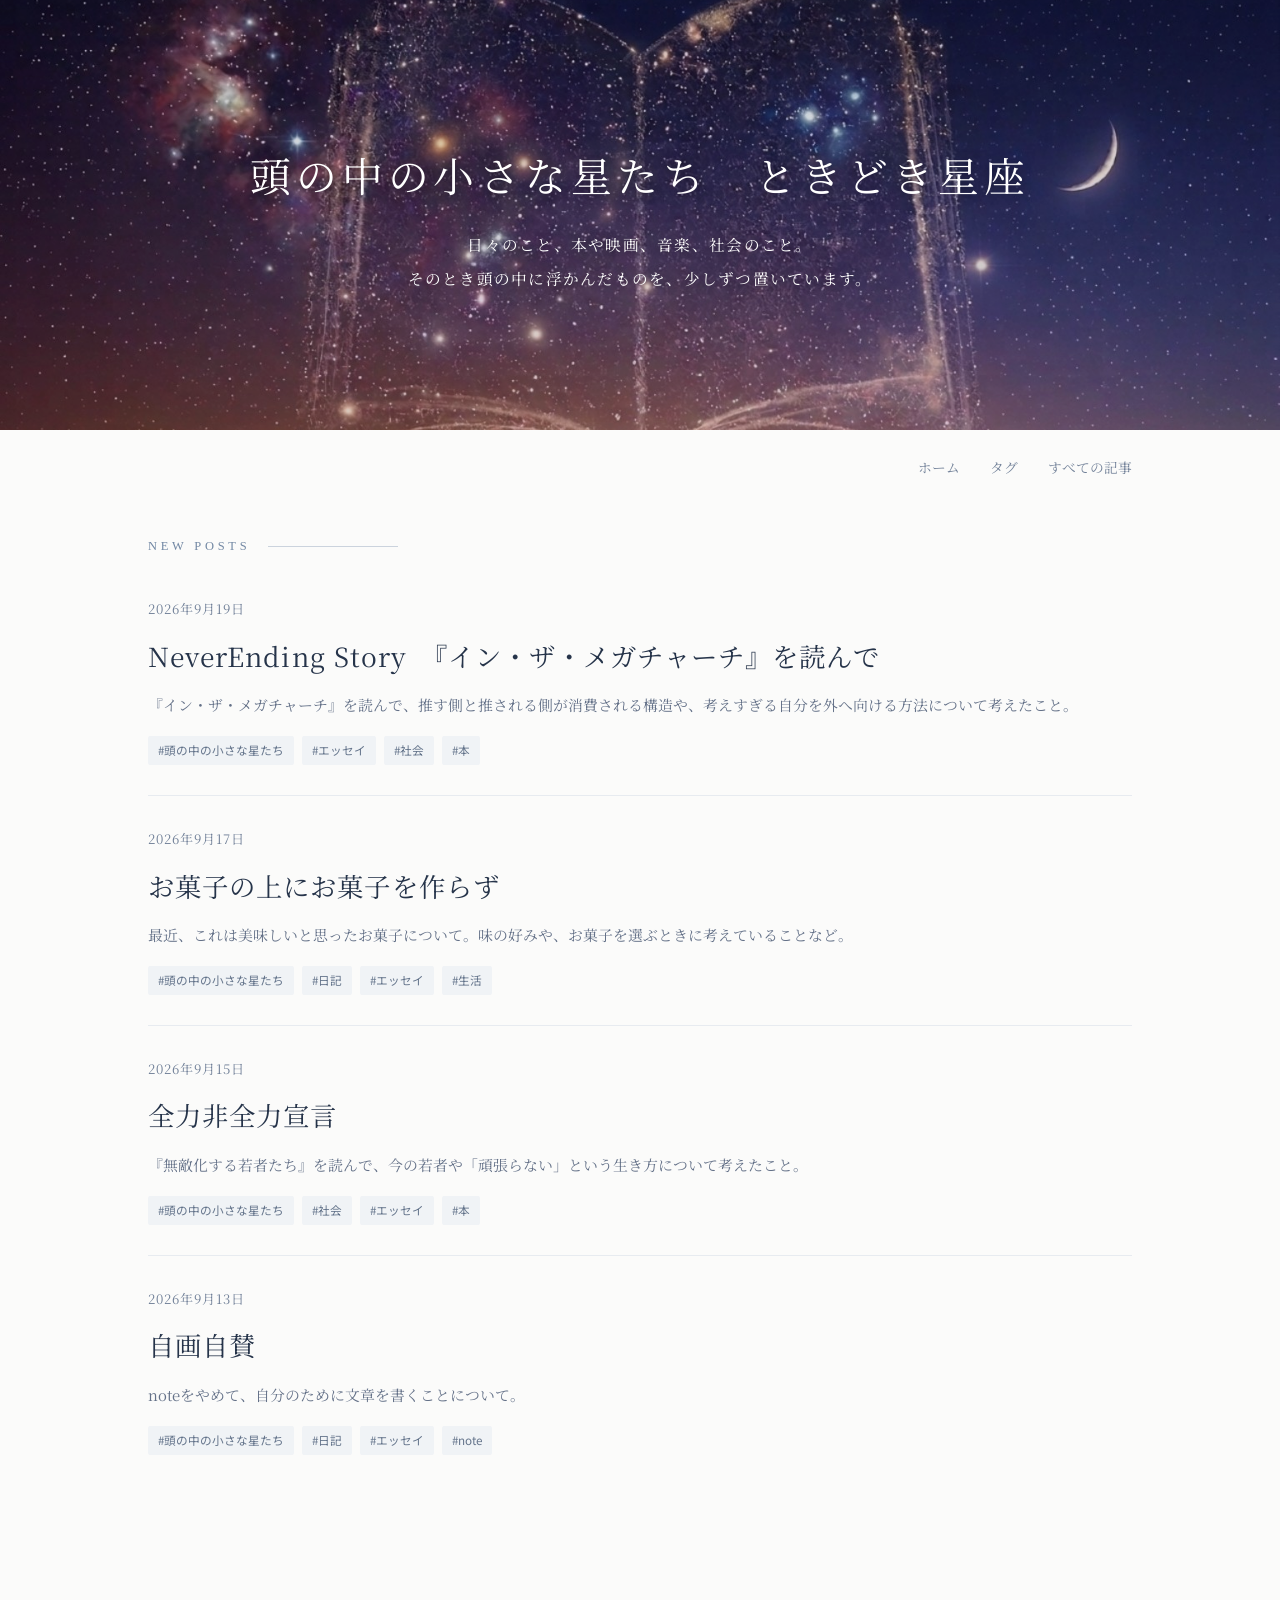
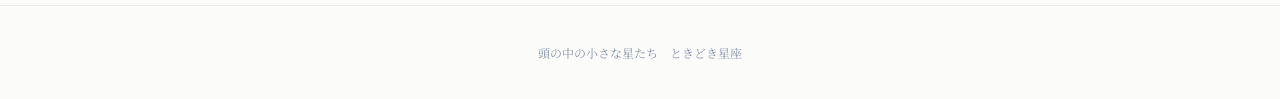
==== index.html @ cf436519 "Update index.html" ====
<!doctype html>
<html lang="ja">
<head>
<meta charset="utf-8">
<meta name="viewport" content="width=device-width, initial-scale=1">
<title>頭の中の小さな星たち　ときどき星座</title>
<meta name="description" content="日々のこと、本や映画、音楽、社会のこと。そのとき頭の中に浮かんだものを、少しずつ置いています。">
<link rel="preconnect" href="https://fonts.googleapis.com">
<link rel="preconnect" href="https://fonts.gstatic.com" crossorigin>
<link href="https://fonts.googleapis.com/css2?family=Noto+Sans+JP:wght@400;500&family=Noto+Serif+JP:wght@400;500&display=swap" rel="stylesheet">
<link rel="stylesheet" href="style.css">
</head>
<body>

<header class="hero">
  <div class="hero-content">
    <h1 class="site-title">頭の中の小さな星たち　ときどき星座</h1>
    <p class="site-description">日々のこと、本や映画、音楽、社会のこと。<br>そのとき頭の中に浮かんだものを、少しずつ置いています。</p>
  </div>
</header>

<nav class="nav">
  <a href="index.html">ホーム</a>
  <a href="tags.html">タグ</a>
  <a href="articles.html">すべての記事</a>
</nav>

<main>

  <div class="section-label">NEW POSTS</div>

  <section class="post-list">

    <article class="post-card">
      <div>
        <div class="date">2026年9月19日</div>
        <h2 class="post-title"><a href="neverending-story-in-the-megachurch.html">NeverEnding Story　『イン・ザ・メガチャーチ』を読んで</a></h2>
        <p class="excerpt">『イン・ザ・メガチャーチ』を読んで、推す側と推される側が消費される構造や、考えすぎる自分を外へ向ける方法について考えたこと。</p>
        <div class="tags">
          <a class="tag" href="tags.html#site">#頭の中の小さな星たち</a>
          <a class="tag" href="tags.html#エッセイ">#エッセイ</a>
          <a class="tag" href="tags.html#社会">#社会</a>
          <a class="tag" href="tags.html#本">#本</a>
        </div>
      </div>
    </article>

    <article class="post-card">
      <div>
        <div class="date">2026年9月17日</div>
        <h2 class="post-title"><a href="okashi-no-ue-ni-okashi-wo-tsukurazu.html">お菓子の上にお菓子を作らず</a></h2>
        <p class="excerpt">最近、これは美味しいと思ったお菓子について。味の好みや、お菓子を選ぶときに考えていることなど。</p>
        <div class="tags">
          <a class="tag" href="tags.html#site">#頭の中の小さな星たち</a>
          <a class="tag" href="tags.html#日記">#日記</a>
          <a class="tag" href="tags.html#エッセイ">#エッセイ</a>
          <a class="tag" href="tags.html#生活">#生活</a>
        </div>
      </div>
    </article>

    <article class="post-card">
      <div>
        <div class="date">2026年9月15日</div>
        <h2 class="post-title"><a href="zenshin-hizenshin.html">全力非全力宣言</a></h2>
        <p class="excerpt">『無敵化する若者たち』を読んで、今の若者や「頑張らない」という生き方について考えたこと。</p>
        <div class="tags">
          <a class="tag" href="tags.html#site">#頭の中の小さな星たち</a>
          <a class="tag" href="tags.html#社会">#社会</a>
          <a class="tag" href="tags.html#エッセイ">#エッセイ</a>
          <a class="tag" href="tags.html#本">#本</a>
        </div>
      </div>
    </article>

    <article class="post-card">
      <div>
        <div class="date">2026年9月13日</div>
        <h2 class="post-title"><a href="jigajisan.html">自画自賛</a></h2>
        <p class="excerpt">noteをやめて、自分のために文章を書くことについて。</p>
        <div class="tags">
          <a class="tag" href="tags.html#site">#頭の中の小さな星たち</a>
          <a class="tag" href="tags.html#日記">#日記</a>
          <a class="tag" href="tags.html#エッセイ">#エッセイ</a>
          <a class="tag" href="tags.html#note">#note</a>
        </div>
      </div>
    </article>

  </section>

</main>

<footer>頭の中の小さな星たち　ときどき星座</footer>

</body>
</html>
---- style.css ----
:root {
  --ink: #26344a;
  --muted: #718098;
  --line: #e7ebf0;
  --paper: #fbfbfa;
  --tag: #f0f3f6;
  --accent: #7187a3;
}
* { box-sizing: border-box; }
html { scroll-behavior: smooth; }
body {
  margin: 0;
  color: var(--ink);
  background: var(--paper);
  font-family: "Noto Serif JP", "Hiragino Mincho ProN", "Yu Mincho", serif;
  line-height: 1.95;
}
a { color: inherit; text-decoration: none; }
.hero {
  position: relative;
  min-height: 430px;
  display: flex;
  align-items: center;
  justify-content: center;
  overflow: hidden;
  background: #10182f;
}
.hero::before {
  content: "";
  position: absolute;
  inset: 0;
  background: url("header.png") center center / cover no-repeat;
}
.hero::after {
  content: "";
  position: absolute;
  inset: 0;
  background: rgba(7, 12, 29, .16);
}
.hero-content {
  position: relative;
  z-index: 1;
  text-align: center;
  color: white;
  padding: 48px 24px;
  text-shadow: 0 1px 10px rgba(0,0,0,.35);
}
.site-title {
  margin: 0 0 14px;
  font-size: clamp(1.65rem, 4vw, 2.55rem);
  font-weight: 400;
  letter-spacing: .12em;
}
.site-description {
  margin: 0;
  font-size: .98rem;
  letter-spacing: .08em;
  line-height: 2.15;
}
.nav {
  max-width: 1040px;
  margin: 0 auto;
  padding: 24px 28px 8px;
  display: flex;
  justify-content: flex-end;
  gap: 30px;
  color: var(--muted);
  font-size: .86rem;
}
.nav a:hover { color: var(--ink); }
main {
  max-width: 1040px;
  margin: 0 auto;
  padding: 45px 28px 90px;
}
.section-label {
  display: flex;
  align-items: center;
  gap: 18px;
  color: var(--accent);
  font-family: Georgia, serif;
  font-size: .78rem;
  letter-spacing: .3em;
  margin-bottom: 38px;
}
.section-label::after {
  content: "";
  width: 130px;
  height: 1px;
  background: #cbd3dd;
}
.post-list { display: grid; gap: 0; }
.post-card {
  display: grid;
  grid-template-columns: 1fr;
  gap: 0;
  padding: 0 0 30px;
  margin-bottom: 30px;
  border-bottom: 1px solid var(--line);
}
.post-card:last-child { border-bottom: 0; }
.date {
  color: var(--muted);
  font-size: .82rem;
  letter-spacing: .08em;
}
.post-title {
  margin: 9px 0 8px;
  font-size: 1.65rem;
  font-weight: 400;
  letter-spacing: .04em;
}
.excerpt {
  margin: 0 0 17px;
  color: #647188;
  font-size: .93rem;
}
.tags { display: flex; flex-wrap: wrap; gap: 8px; }
.tag {
  display: inline-block;
  background: var(--tag);
  color: #64748b;
  padding: 3px 10px;
  border-radius: 2px;
  font-family: "Noto Sans JP", sans-serif;
  font-size: .73rem;
}
.article {
  max-width: 760px;
  margin: 0 auto;
}
.article h1 {
  font-size: clamp(1.8rem, 4vw, 2.55rem);
  font-weight: 400;
  line-height: 1.5;
  margin: 10px 0 30px;
}
.article-body {
  margin-top: 45px;
  font-size: 1rem;
}
.article-body p { margin: 0 0 1.65em; }
.article-body h2 {
  font-size: 1.35rem;
  font-weight: 400;
  margin: 2.8em 0 1em;
}
.article-meta { margin-top: 8px; }
.article-footer {
  margin-top: 65px;
  padding-top: 28px;
  border-top: 1px solid var(--line);
}
.back { color: var(--muted); font-size: .85rem; }
.page-title {
  font-size: 2rem;
  font-weight: 400;
  margin: 0 0 35px;
}
.tag-cloud { display: flex; flex-wrap: wrap; gap: 12px; }
.tag-link {
  border: 1px solid var(--line);
  padding: 9px 15px;
  color: #65748b;
  background: white;
}
footer {
  border-top: 1px solid var(--line);
  color: #8994a5;
  text-align: center;
  padding: 35px 20px;
  font-size: .75rem;
}
@media (max-width: 760px) {
  .hero { min-height: 330px; }
  .site-title { letter-spacing: .07em; }
  .site-description { font-size: .82rem; }
  .nav { justify-content: center; gap: 20px; }
  main { padding: 35px 20px 70px; }

  .post-title { font-size: 1.45rem; }
}
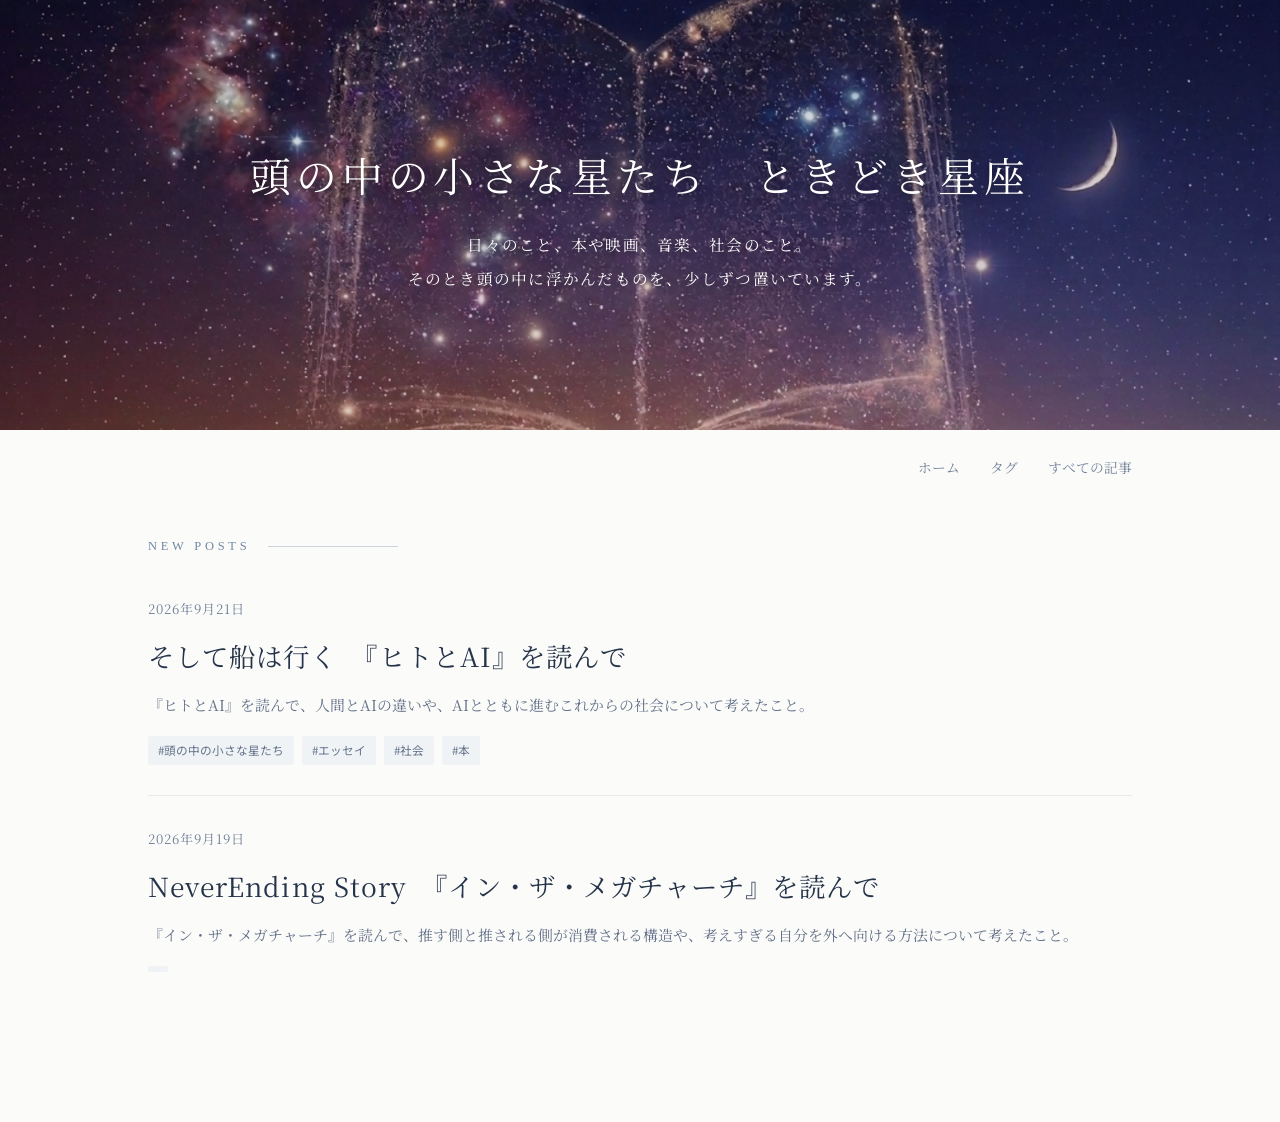
==== commit c36326bf: "Update index.html" ====
--- a/index.html
+++ b/index.html
@@ -33,9 +33,9 @@
 
     <article class="post-card">
       <div>
-        <div class="date">2026年9月19日</div>
-        <h2 class="post-title"><a href="neverending-story-in-the-megachurch.html">NeverEnding Story　『イン・ザ・メガチャーチ』を読んで</a></h2>
-        <p class="excerpt">『イン・ザ・メガチャーチ』を読んで、推す側と推される側が消費される構造や、考えすぎる自分を外へ向ける方法について考えたこと。</p>
+        <div class="date">2026年9月21日</div>
+        <h2 class="post-title"><a href="fune-wa-yuku-hito-to-ai.html">そして船は行く　『ヒトとAI』を読んで</a></h2>
+        <p class="excerpt">『ヒトとAI』を読んで、人間とAIの違いや、AIとともに進むこれからの社会について考えたこと。</p>
         <div class="tags">
           <a class="tag" href="tags.html#site">#頭の中の小さな星たち</a>
           <a class="tag" href="tags.html#エッセイ">#エッセイ</a>
@@ -47,51 +47,8 @@
 
     <article class="post-card">
       <div>
-        <div class="date">2026年9月17日</div>
-        <h2 class="post-title"><a href="okashi-no-ue-ni-okashi-wo-tsukurazu.html">お菓子の上にお菓子を作らず</a></h2>
-        <p class="excerpt">最近、これは美味しいと思ったお菓子について。味の好みや、お菓子を選ぶときに考えていることなど。</p>
+        <div class="date">2026年9月19日</div>
+        <h2 class="post-title"><a href="neverending-story-in-the-megachurch.html">NeverEnding Story　『イン・ザ・メガチャーチ』を読んで</a></h2>
+        <p class="excerpt">『イン・ザ・メガチャーチ』を読んで、推す側と推される側が消費される構造や、考えすぎる自分を外へ向ける方法について考えたこと。</p>
         <div class="tags">
-          <a class="tag" href="tags.html#site">#頭の中の小さな星たち</a>
-          <a class="tag" href="tags.html#日記">#日記</a>
-          <a class="tag" href="tags.html#エッセイ">#エッセイ</a>
-          <a class="tag" href="tags.html#生活">#生活</a>
-        </div>
-      </div>
-    </article>
-
-    <article class="post-card">
-      <div>
-        <div class="date">2026年9月15日</div>
-        <h2 class="post-title"><a href="zenshin-hizenshin.html">全力非全力宣言</a></h2>
-        <p class="excerpt">『無敵化する若者たち』を読んで、今の若者や「頑張らない」という生き方について考えたこと。</p>
-        <div class="tags">
-          <a class="tag" href="tags.html#site">#頭の中の小さな星たち</a>
-          <a class="tag" href="tags.html#社会">#社会</a>
-          <a class="tag" href="tags.html#エッセイ">#エッセイ</a>
-          <a class="tag" href="tags.html#本">#本</a>
-        </div>
-      </div>
-    </article>
-
-    <article class="post-card">
-      <div>
-        <div class="date">2026年9月13日</div>
-        <h2 class="post-title"><a href="jigajisan.html">自画自賛</a></h2>
-        <p class="excerpt">noteをやめて、自分のために文章を書くことについて。</p>
-        <div class="tags">
-          <a class="tag" href="tags.html#site">#頭の中の小さな星たち</a>
-          <a class="tag" href="tags.html#日記">#日記</a>
-          <a class="tag" href="tags.html#エッセイ">#エッセイ</a>
-          <a class="tag" href="tags.html#note">#note</a>
-        </div>
-      </div>
-    </article>
-
-  </section>
-
-</main>
-
-<footer>頭の中の小さな星たち　ときどき星座</footer>
-
-</body>
-</html>
+          <a class="tag" href="tags.html#site">
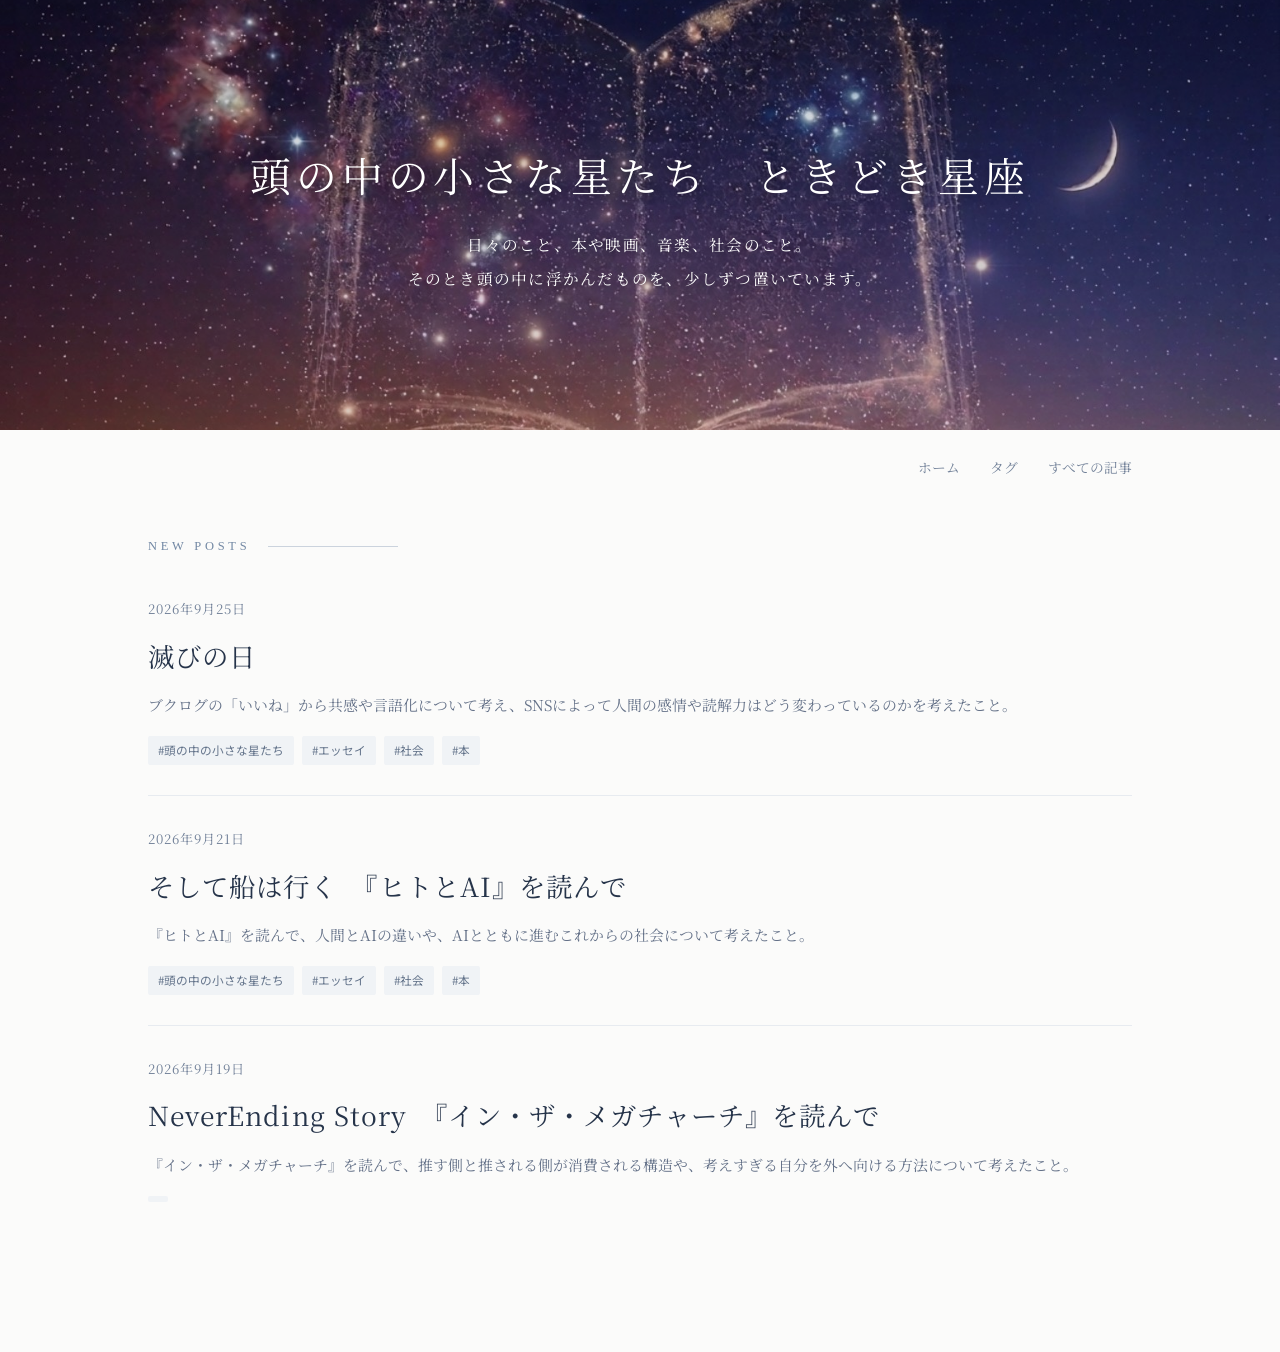
==== commit 00c22c7f: "Update index.html" ====
--- a/index.html
+++ b/index.html
@@ -30,7 +30,19 @@
   <div class="section-label">NEW POSTS</div>
 
   <section class="post-list">
-
+    <article class="post-card">
+      <div>
+        <div class="date">2026年9月25日</div>
+        <h2 class="post-title"><a href="horobi-no-hi.html">滅びの日</a></h2>
+        <p class="excerpt">ブクログの「いいね」から共感や言語化について考え、SNSによって人間の感情や読解力はどう変わっているのかを考えたこと。</p>
+        <div class="tags">
+          <a class="tag" href="tags.html#site">#頭の中の小さな星たち</a>
+          <a class="tag" href="tags.html#エッセイ">#エッセイ</a>
+          <a class="tag" href="tags.html#社会">#社会</a>
+          <a class="tag" href="tags.html#本">#本</a>
+        </div>
+      </div>
+    </article>
     <article class="post-card">
       <div>
         <div class="date">2026年9月21日</div>
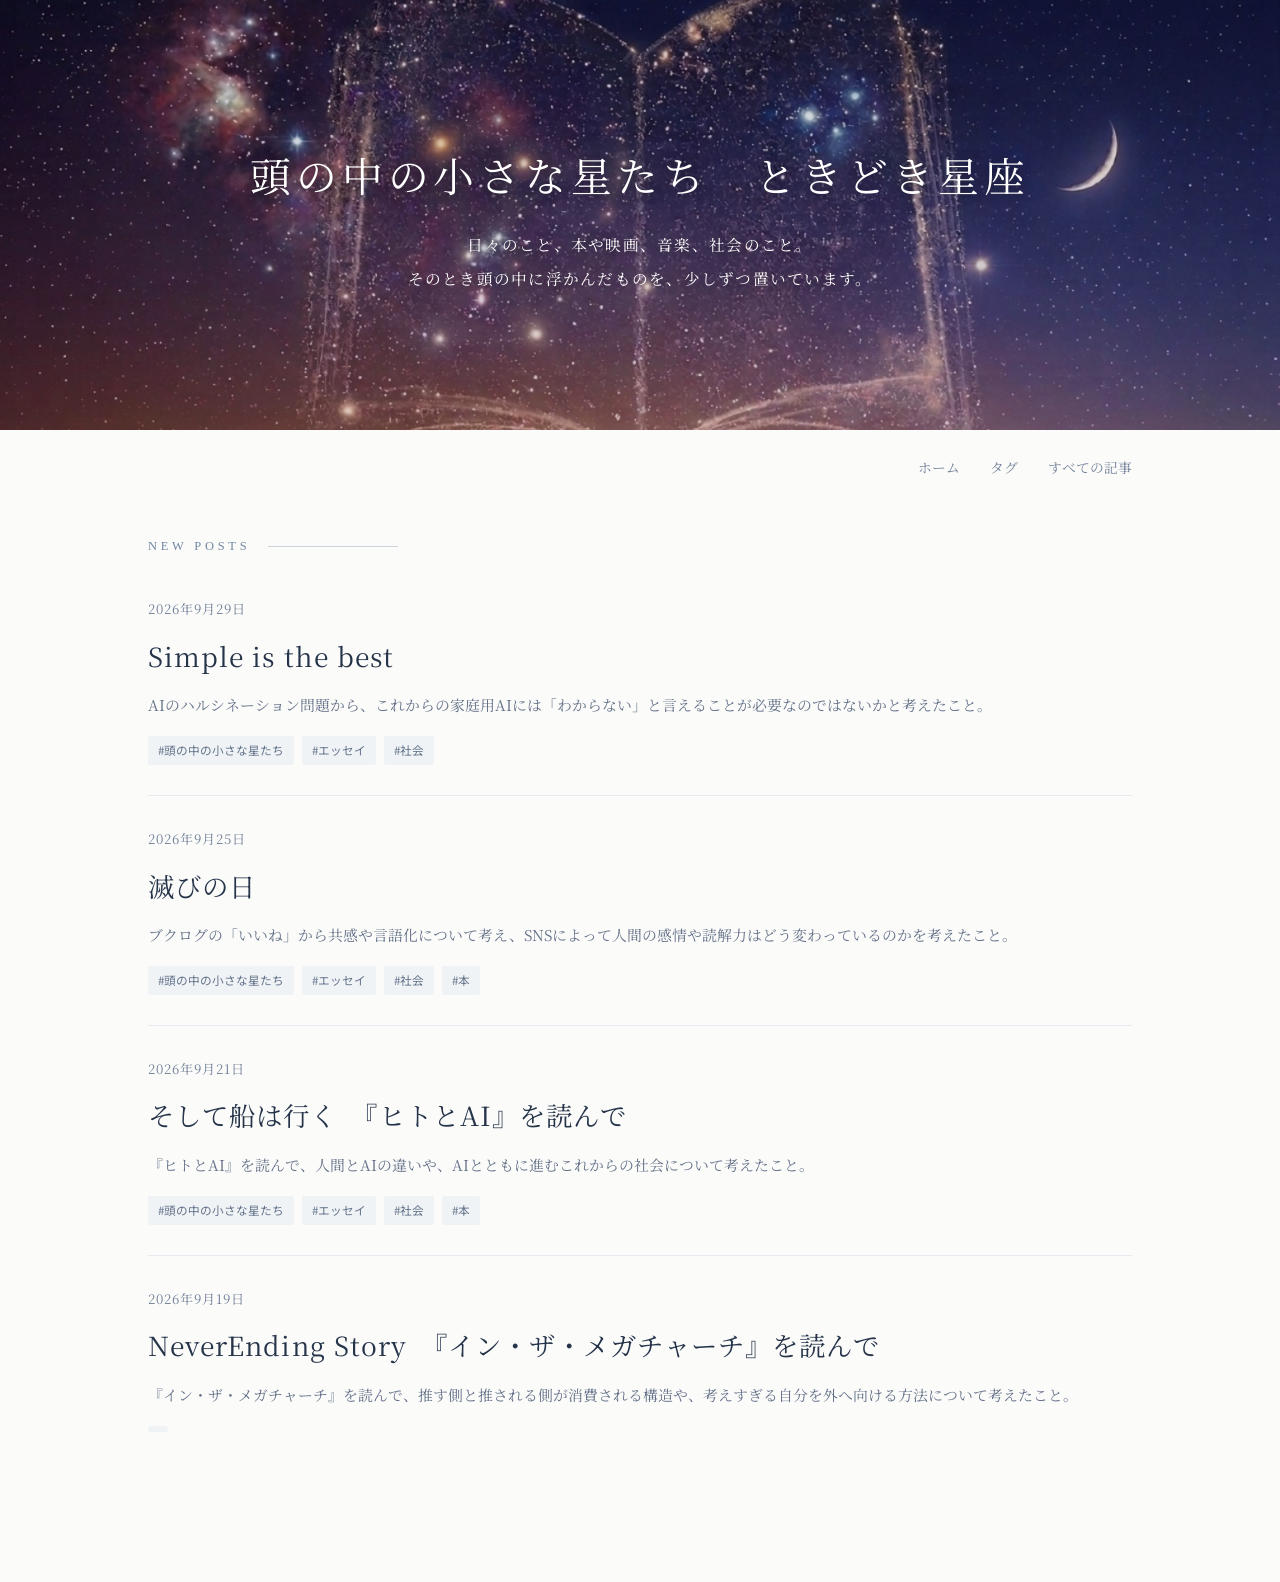
==== commit 40c454f7: "Update index.html" ====
--- a/index.html
+++ b/index.html
@@ -30,6 +30,20 @@
   <div class="section-label">NEW POSTS</div>
 
   <section class="post-list">
+
+    <article class="post-card">
+      <div>
+        <div class="date">2026年9月29日</div>
+        <h2 class="post-title"><a href="simple-is-the-best.html">Simple is the best</a></h2>
+        <p class="excerpt">AIのハルシネーション問題から、これからの家庭用AIには「わからない」と言えることが必要なのではないかと考えたこと。</p>
+        <div class="tags">
+          <a class="tag" href="tags.html#site">#頭の中の小さな星たち</a>
+          <a class="tag" href="tags.html#エッセイ">#エッセイ</a>
+          <a class="tag" href="tags.html#社会">#社会</a>
+        </div>
+      </div>
+        </article>
+    
     <article class="post-card">
       <div>
         <div class="date">2026年9月25日</div>
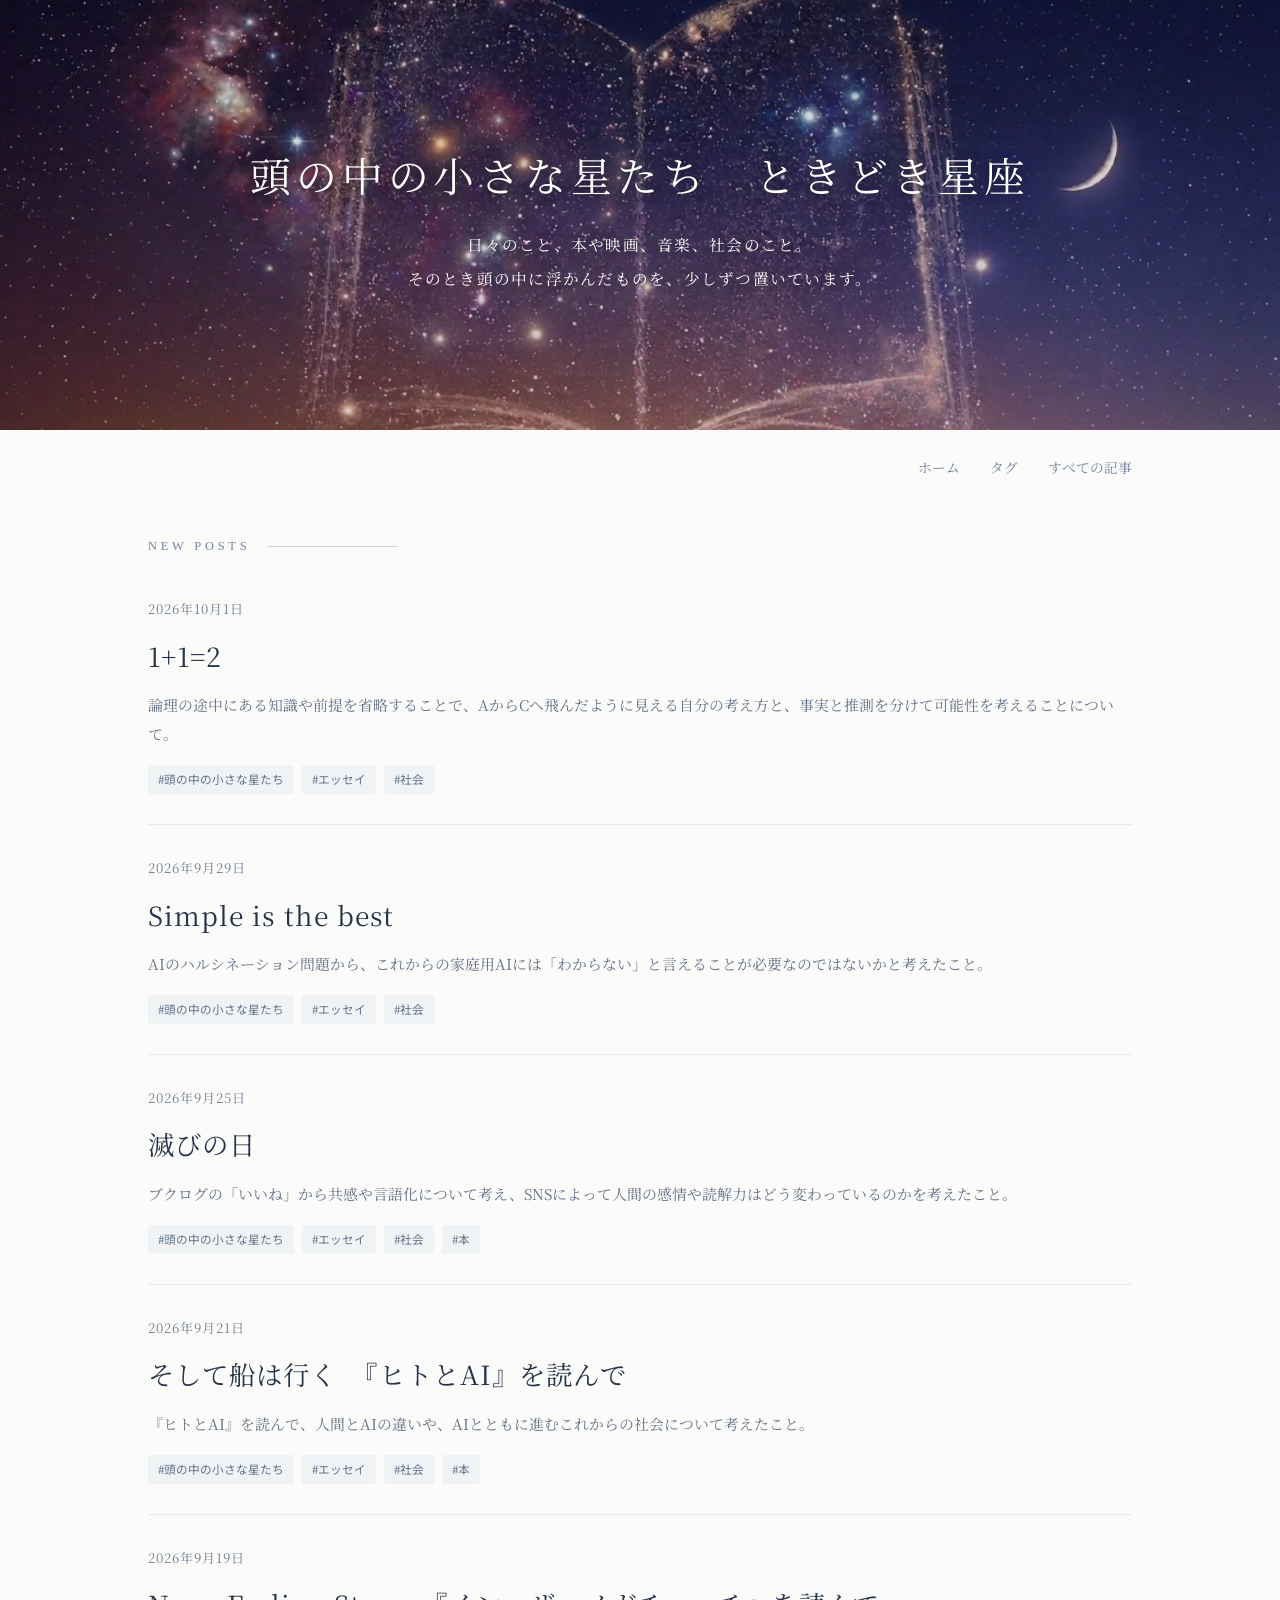
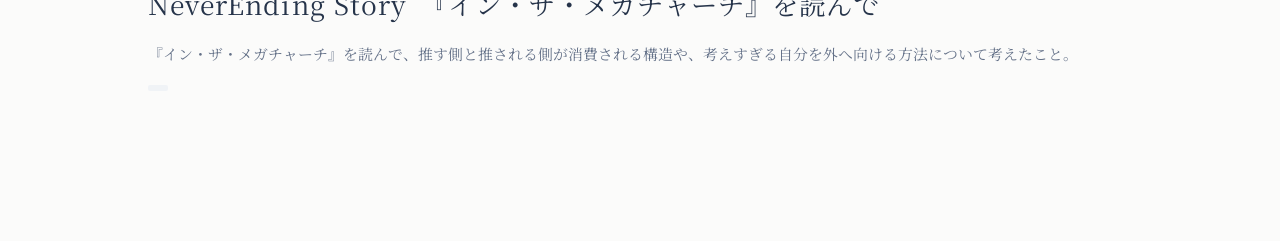
==== commit b44d4c9b: "Update index.html" ====
--- a/index.html
+++ b/index.html
@@ -31,6 +31,19 @@
 
   <section class="post-list">
 
+   <article class="post-card">
+      <div>
+        <div class="date">2026年10月1日</div>
+        <h2 class="post-title"><a href="1-plus-1-equals-2.html">1+1=2</a></h2>
+        <p class="excerpt">論理の途中にある知識や前提を省略することで、AからCへ飛んだように見える自分の考え方と、事実と推測を分けて可能性を考えることについて。</p>
+        <div class="tags">
+          <a class="tag" href="tags.html#site">#頭の中の小さな星たち</a>
+          <a class="tag" href="tags.html#エッセイ">#エッセイ</a>
+          <a class="tag" href="tags.html#社会">#社会</a>
+        </div>
+      </div>
+        </article>
+    
     <article class="post-card">
       <div>
         <div class="date">2026年9月29日</div>
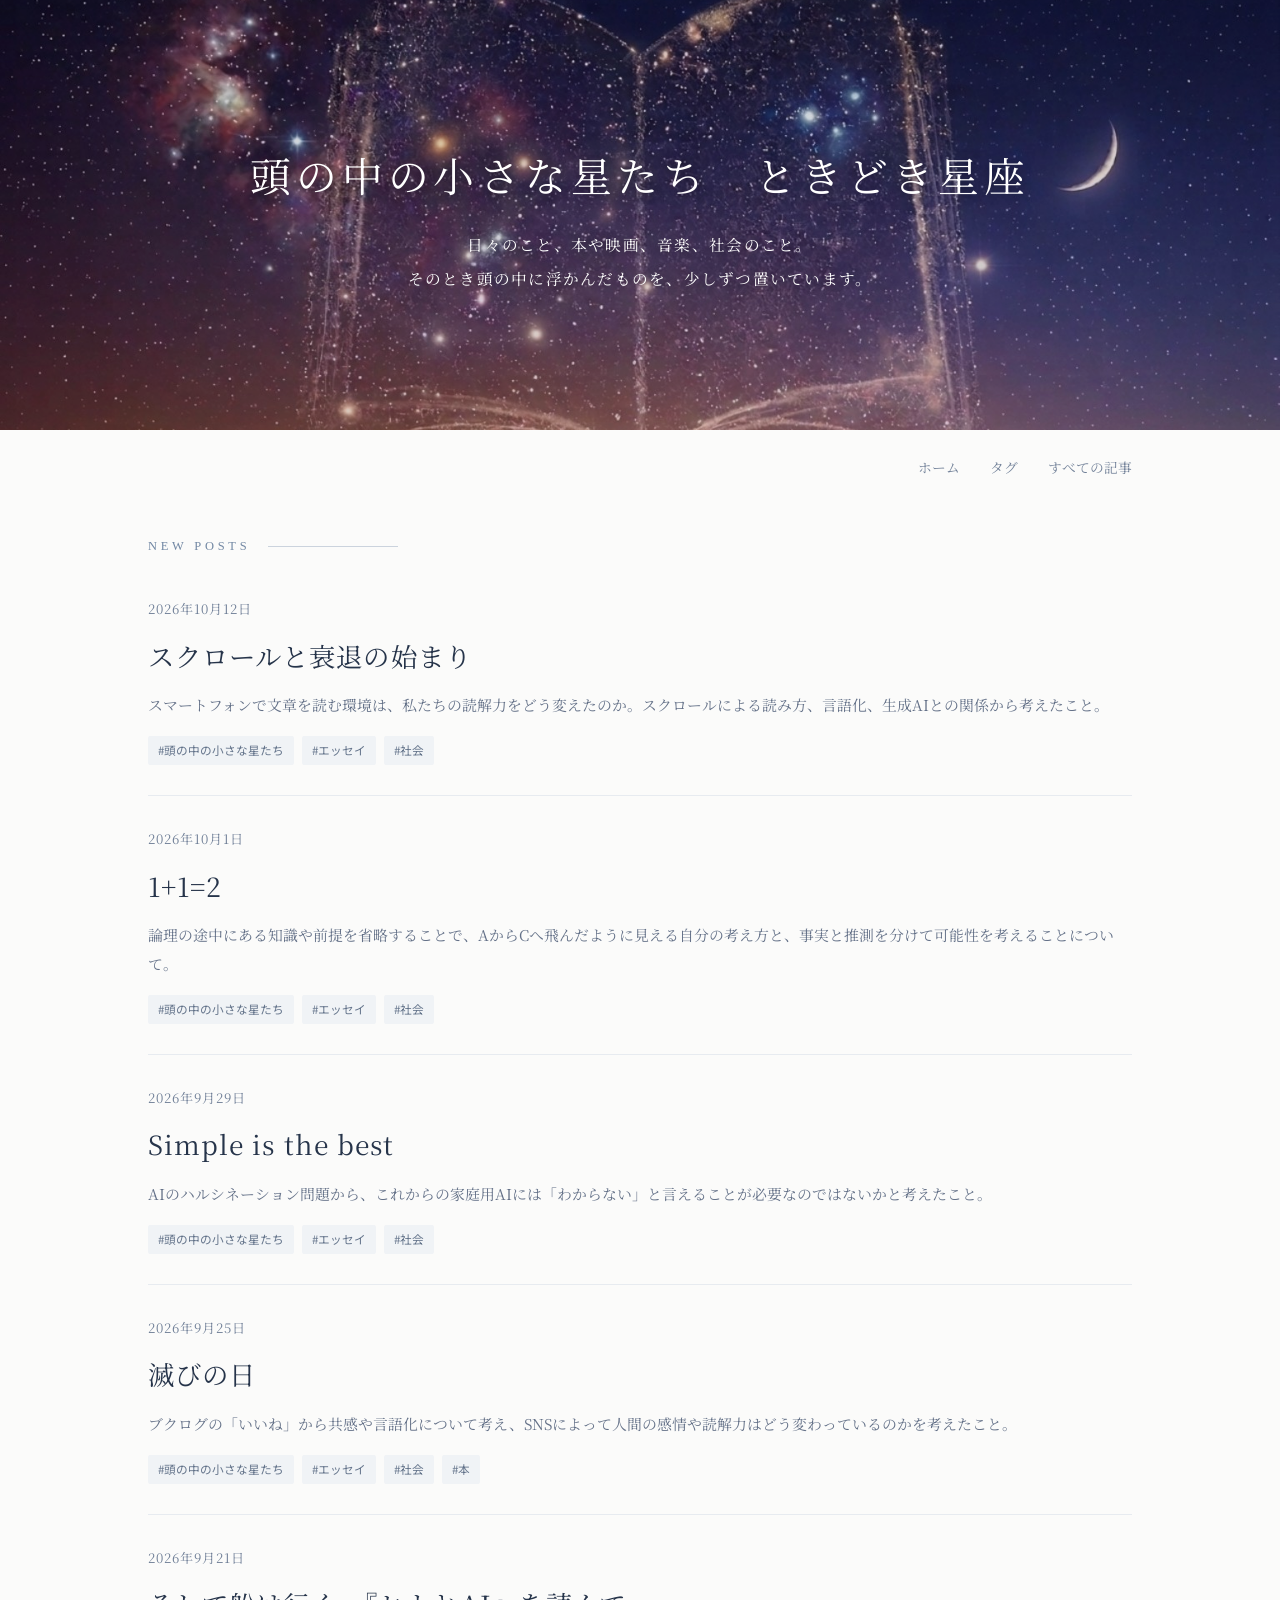
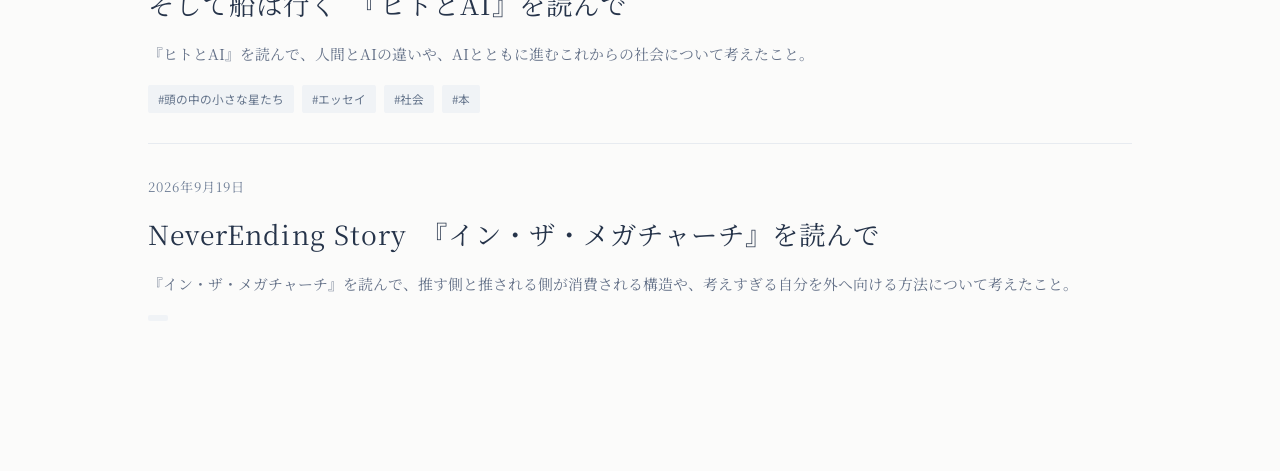
==== commit 58394ab4: "Update index.html" ====
--- a/index.html
+++ b/index.html
@@ -30,6 +30,19 @@
   <div class="section-label">NEW POSTS</div>
 
   <section class="post-list">
+
+   <article class="post-card">
+      <div>
+        <div class="date">2026年10月12日</div>
+        <h2 class="post-title"><a href="scroll-and-decline.html">スクロールと衰退の始まり</a></h2>
+        <p class="excerpt">スマートフォンで文章を読む環境は、私たちの読解力をどう変えたのか。スクロールによる読み方、言語化、生成AIとの関係から考えたこと。</p>
+        <div class="tags">
+          <a class="tag" href="tags.html#site">#頭の中の小さな星たち</a>
+          <a class="tag" href="tags.html#エッセイ">#エッセイ</a>
+          <a class="tag" href="tags.html#社会">#社会</a>
+        </div>
+      </div>
+    </article>
 
    <article class="post-card">
       <div>
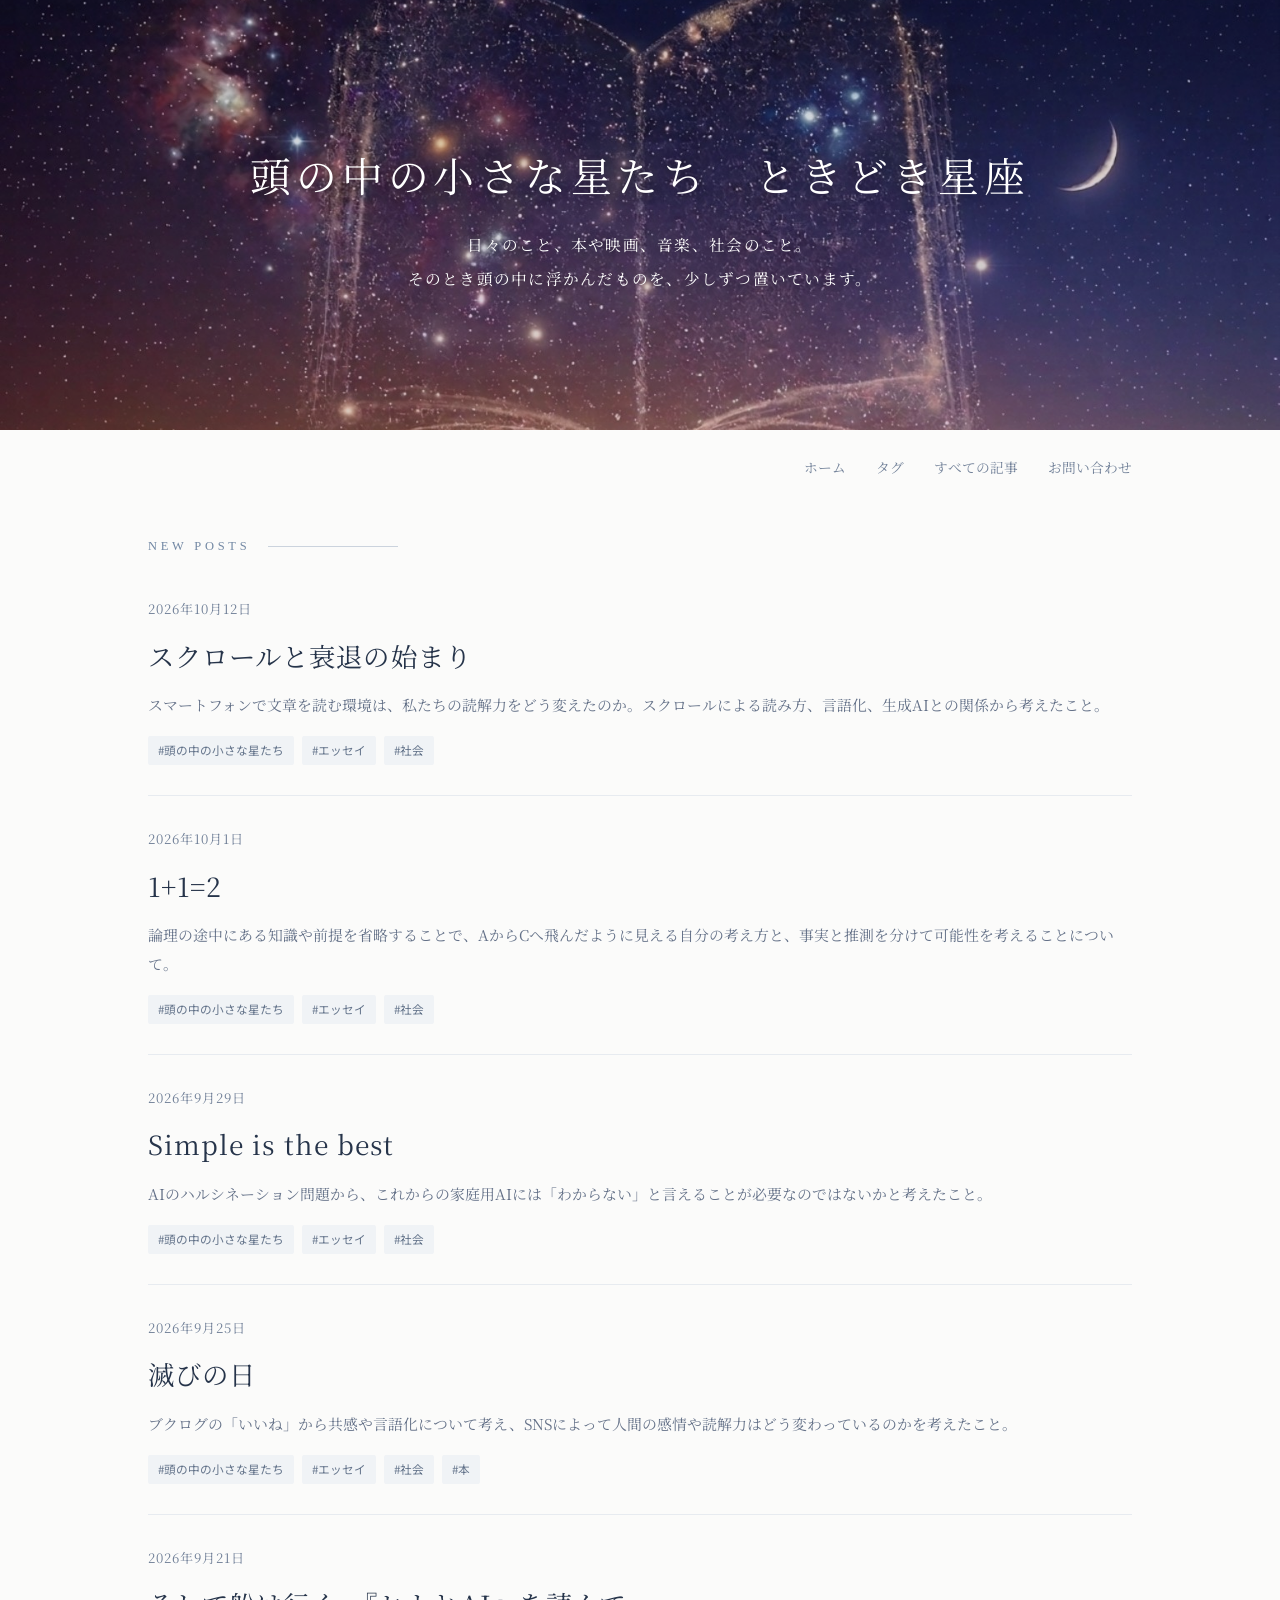
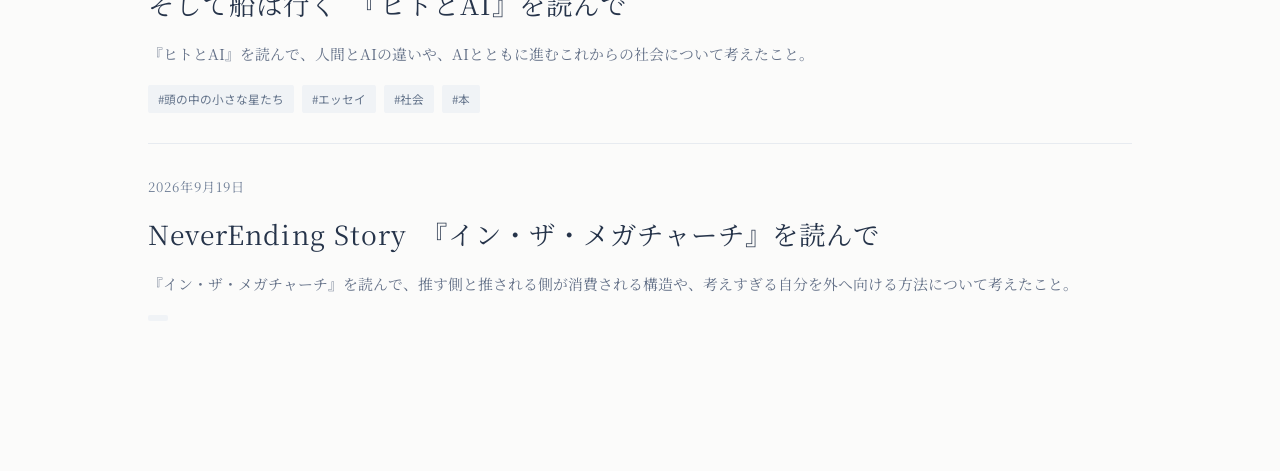
==== commit 49f38663: "Update index.html" ====
--- a/index.html
+++ b/index.html
@@ -23,6 +23,7 @@
   <a href="index.html">ホーム</a>
   <a href="tags.html">タグ</a>
   <a href="articles.html">すべての記事</a>
+  <a href="https://docs.google.com/forms/d/e/1FAIpQLSe_b9-csT-qa38KCDIJYoZeSr3o5TBF8gR9jDGRJR2hkD3vZw/viewform?usp=publish-editor">お問い合わせ</a>
 </nav>
 
 <main>
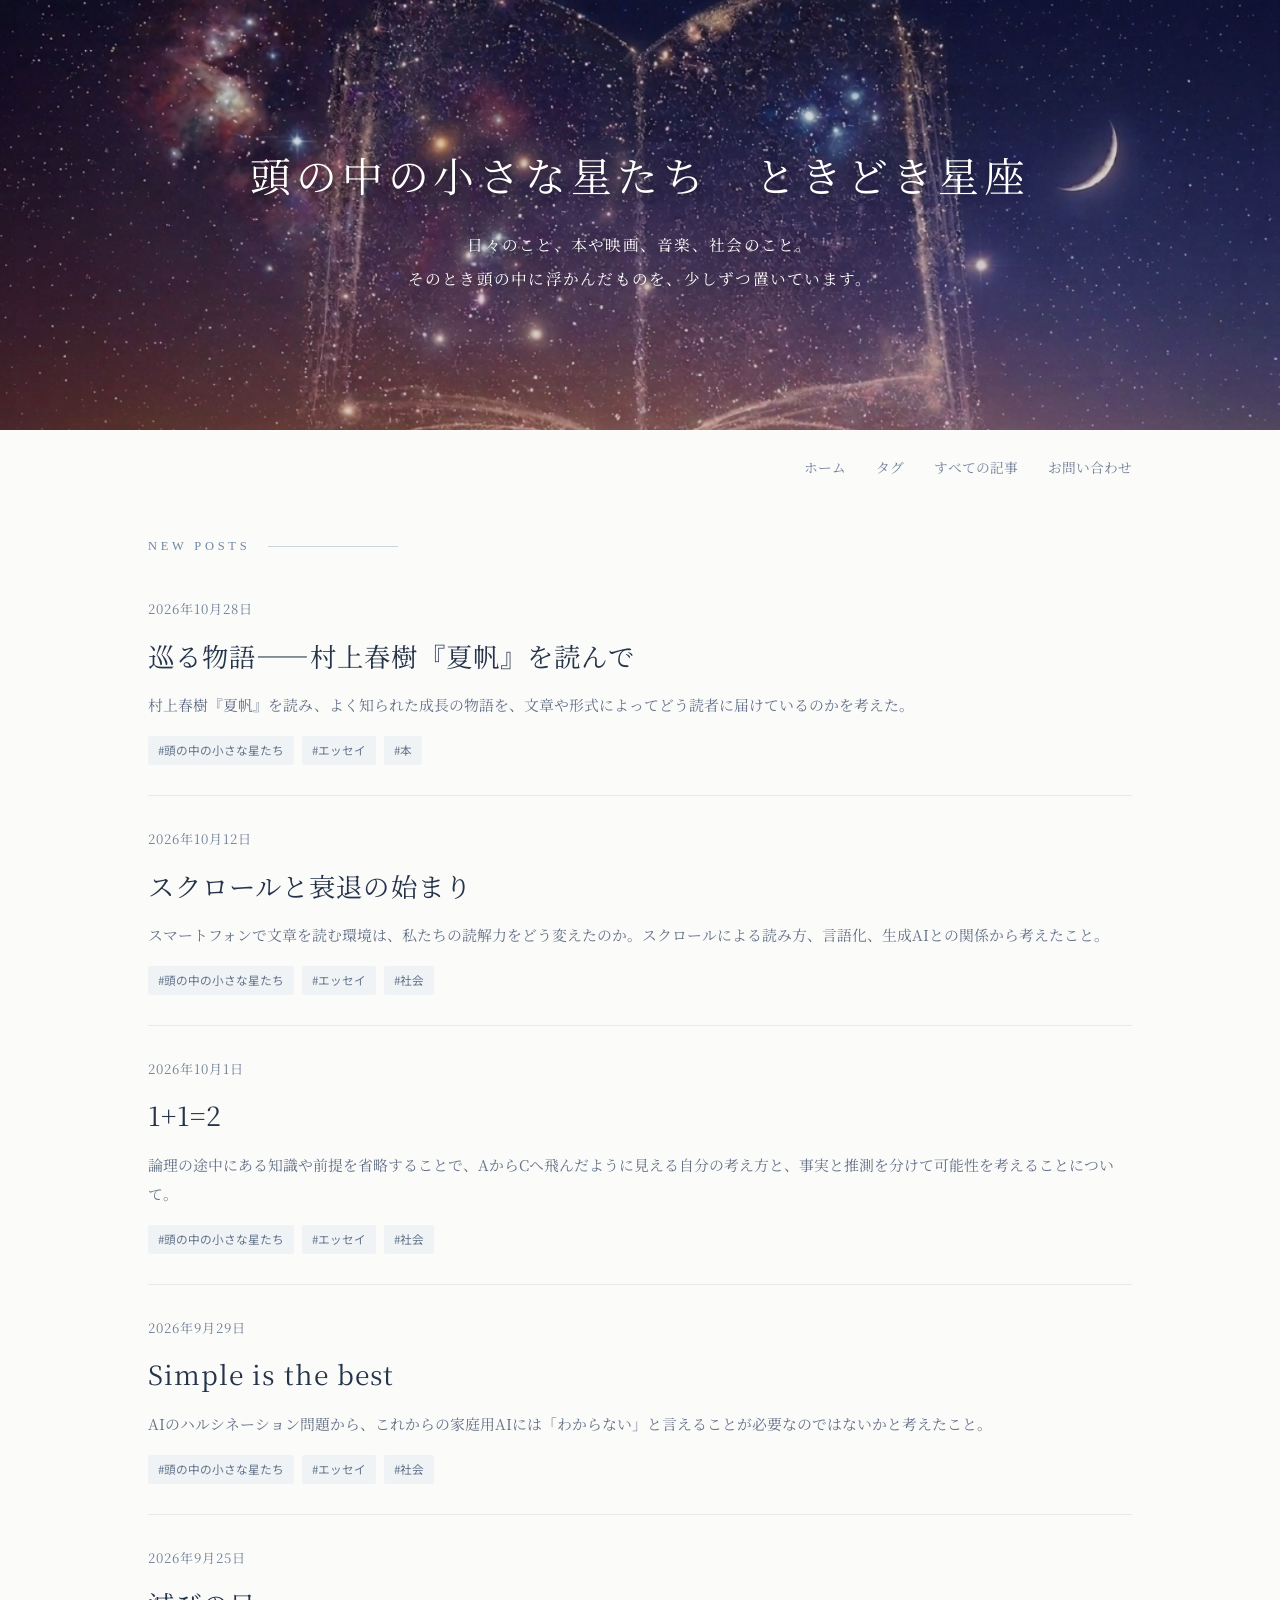
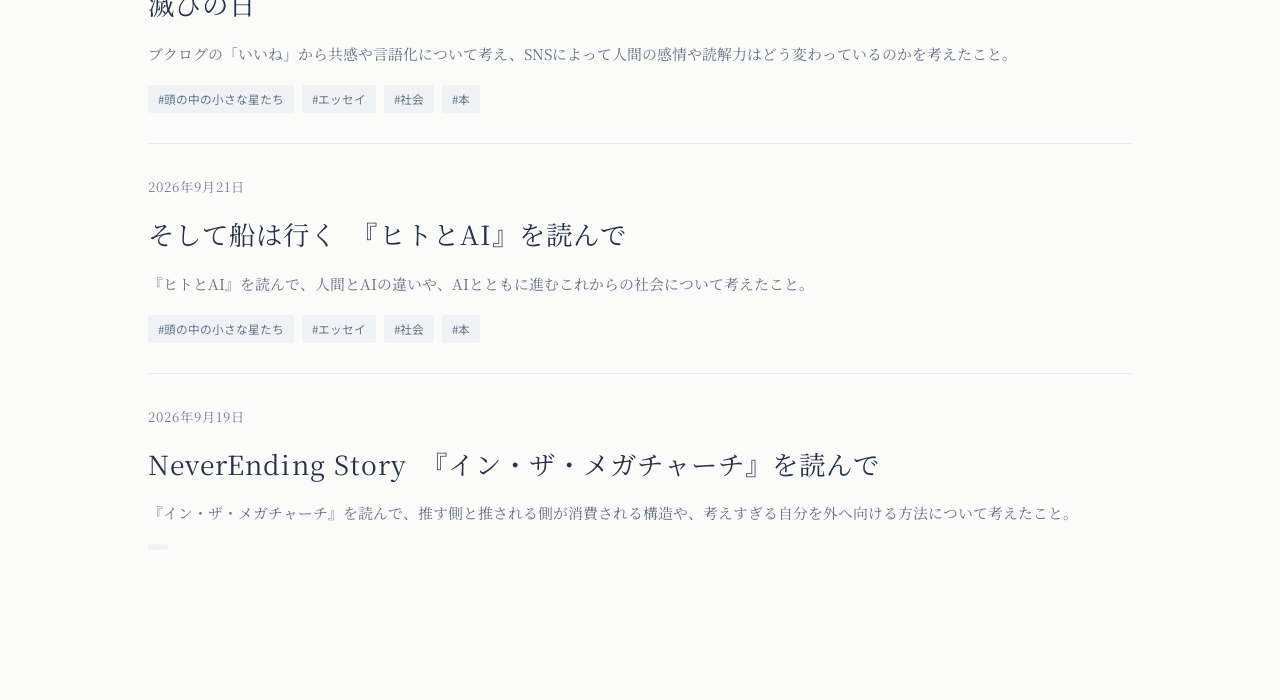
==== commit ee7b3757: "Update index.html" ====
--- a/index.html
+++ b/index.html
@@ -31,7 +31,20 @@
   <div class="section-label">NEW POSTS</div>
 
   <section class="post-list">
-
+ 
+  <article class="post-card">
+      <div>
+        <div class="date">2026年10月28日</div>
+        <h2 class="post-title"><a href="meguru-monogatari.html">巡る物語――村上春樹『夏帆』を読んで</a></h2>
+        <p class="excerpt">村上春樹『夏帆』を読み、よく知られた成長の物語を、文章や形式によってどう読者に届けているのかを考えた。</p>
+        <div class="tags">
+          <a class="tag" href="tags.html#site">#頭の中の小さな星たち</a>
+          <a class="tag" href="tags.html#エッセイ">#エッセイ</a>
+          <a class="tag" href="tags.html#本">#本</a>
+        </div>
+      </div>
+    </article>
+    
    <article class="post-card">
       <div>
         <div class="date">2026年10月12日</div>
